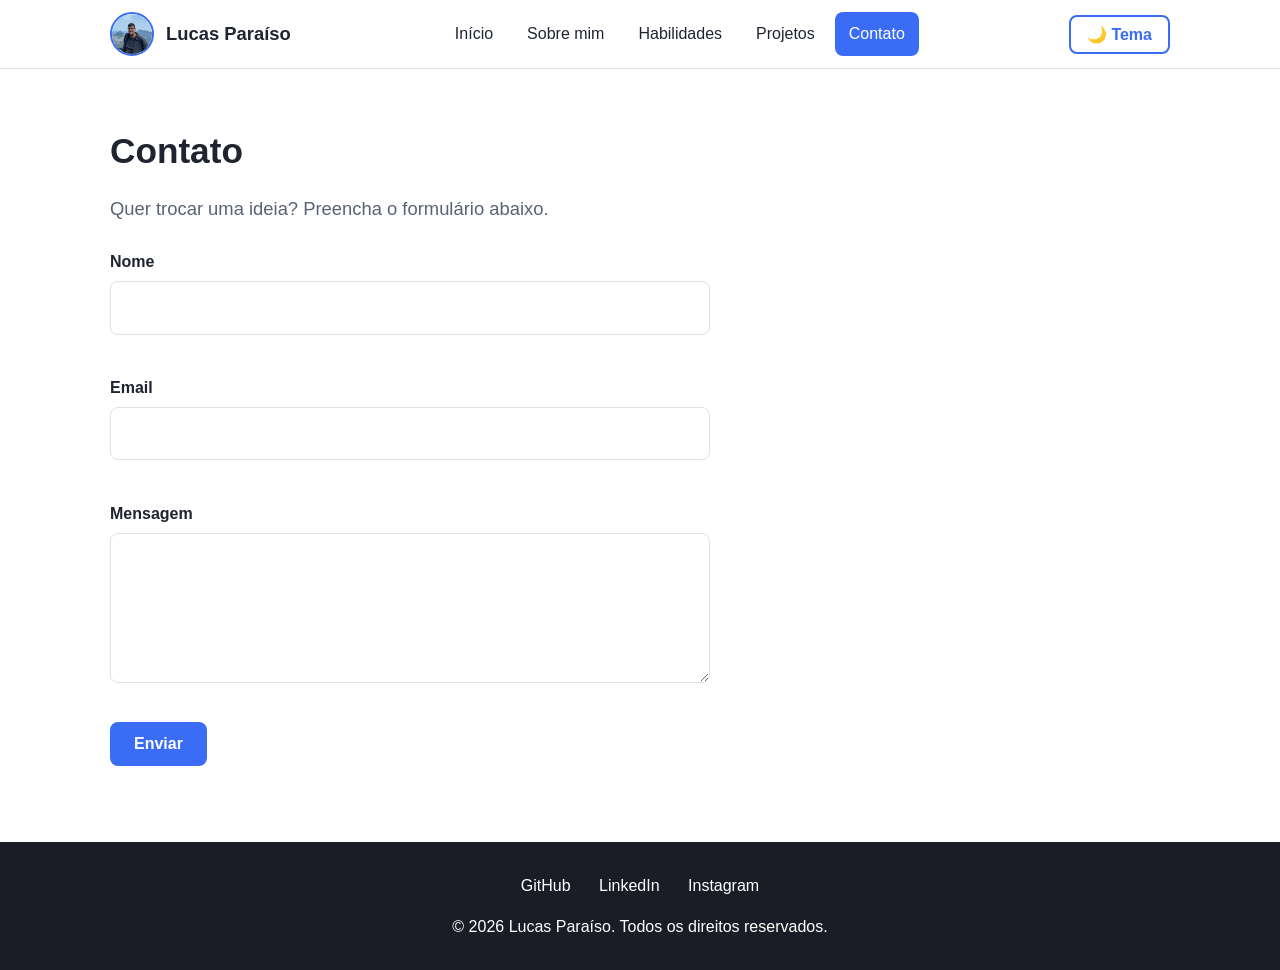
==== contato.html @ 1d39291d "Site multipáginas conforme especificação" ====
<!DOCTYPE html>
<html lang="pt-BR">

<head>
    <meta charset="UTF-8">
    <meta name="viewport" content="width=device-width, initial-scale=1.0">
    <meta name="description" content="Mini biografia de Lucas Paraíso, estudante de Ciência da Computação.">
    <title>Contato | Lucas Paraíso</title>
    <link rel="stylesheet" href="css/style.css">
</head>

<body>
    <header class="topo">
        <nav class="nav" aria-label="Navegação principal">
            <a href="index.html" class="marca">
                <img src="img/foto.jpeg" alt="Foto de Lucas Paraíso" class="foto-mini">
                <span>Lucas Paraíso</span>
            </a>
            <div class="nav-acoes">
                <button id="tema-btn" class="btn btn-secundario" type="button" aria-label="Alternar tema claro e escuro">🌙 Tema</button>
                <button id="menu-btn" class="menu-btn" type="button" aria-label="Abrir menu" aria-expanded="false" aria-controls="menu">☰</button>
            </div>
            <ul id="menu" class="menu">
                <li><a href="index.html">Início</a></li>
                <li><a href="sobre.html">Sobre mim</a></li>
                <li><a href="habilidades.html">Habilidades</a></li>
                <li><a href="projetos.html">Projetos</a></li>
                <li><a href="contato.html" class="link-ativo" aria-current="page">Contato</a></li>
            </ul>
        </nav>
    </header>

    <main>
        <section class="secao">
            <h1>Contato</h1>
            <p class="lead">Quer trocar uma ideia? Preencha o formulário abaixo.</p>
            <form id="form-contato" novalidate>
                <div class="campo">
                    <label for="nome">Nome</label>
                    <input type="text" id="nome" name="nome" autocomplete="name">
                    <span class="erro-campo" id="erro-nome" aria-live="polite"></span>
                </div>

                <div class="campo">
                    <label for="email">Email</label>
                    <input type="email" id="email" name="email" autocomplete="email">
                    <span class="erro-campo" id="erro-email" aria-live="polite"></span>
                </div>

                <div class="campo">
                    <label for="mensagem">Mensagem</label>
                    <textarea id="mensagem" name="mensagem"></textarea>
                    <span class="erro-campo" id="erro-mensagem" aria-live="polite"></span>
                </div>

                <button type="submit" class="btn">Enviar</button>
                <p id="resultado-form" class="resultado-form" aria-live="polite"></p>
            </form>
        </section>
    </main>

    <footer class="rodape">
        <div class="redes">
            <a href="https://github.com/LucaoDez" target="_blank" rel="noopener noreferrer">GitHub</a>
            <a href="#" target="_blank" rel="noopener noreferrer">LinkedIn</a>
            <a href="#" target="_blank" rel="noopener noreferrer">Instagram</a>
        </div>
        <p>&copy; <span id="ano"></span> Lucas Paraíso. Todos os direitos reservados.</p>
    </footer>

    <script src="js/script.js"></script>
</body>

</html>
---- css/style.css ----
/* ===== Variáveis de tema ===== */
:root {
    --bg: #ffffff;
    --bg-alt: #f2f4f8;
    --texto: #1f2430;
    --texto-suave: #5a6275;
    --primaria: #3b6cf6;
    --primaria-hover: #2a54cc;
    --borda: #dde1ea;
    --sombra: 0 6px 18px rgba(20, 30, 60, 0.08);
}

body.tema-escuro {
    --bg: #12141a;
    --bg-alt: #1c2029;
    --texto: #eef0f5;
    --texto-suave: #a5adc0;
    --primaria: #6f93ff;
    --primaria-hover: #8aa8ff;
    --borda: #2c3240;
    --sombra: 0 6px 18px rgba(0, 0, 0, 0.4);
}

/* ===== Base ===== */
* {
    margin: 0;
    padding: 0;
    box-sizing: border-box;
}

html {
    scroll-behavior: smooth;
}

body {
    min-height: 100vh;
    display: flex;
    flex-direction: column;
    font-family: "Segoe UI", Arial, sans-serif;
    line-height: 1.7;
    background-color: var(--bg);
    color: var(--texto);
    transition: background-color 0.3s, color 0.3s;
}

main {
    flex: 1;
}

h1, h2, h3 {
    line-height: 1.25;
}

h1 {
    margin-bottom: 20px;
    font-size: 2.2rem;
}

h2 {
    margin-bottom: 24px;
}

h3 {
    margin-bottom: 8px;
}

a {
    color: var(--primaria);
}

.lead {
    margin-bottom: 24px;
    font-size: 1.15rem;
    color: var(--texto-suave);
}

.etiqueta {
    font-weight: 600;
    color: var(--primaria);
    text-transform: uppercase;
    letter-spacing: 1px;
    font-size: 0.85rem;
}

/* ===== Header / navegação ===== */
.topo {
    position: sticky;
    top: 0;
    z-index: 10;
    background-color: var(--bg);
    border-bottom: 1px solid var(--borda);
    transition: background-color 0.3s;
}

.nav {
    max-width: 1100px;
    margin: 0 auto;
    padding: 12px 20px;
    display: flex;
    justify-content: space-between;
    align-items: center;
    flex-wrap: wrap;
    gap: 12px;
}

.marca {
    display: flex;
    align-items: center;
    gap: 12px;
    font-weight: 700;
    font-size: 1.15rem;
    text-decoration: none;
    color: var(--texto);
}

.foto-mini {
    width: 44px;
    height: 44px;
    border-radius: 50%;
    object-fit: cover;
    border: 2px solid var(--primaria);
}

.nav-acoes {
    display: flex;
    align-items: center;
    gap: 10px;
    order: 3;
}

.menu {
    display: flex;
    gap: 6px;
    list-style: none;
    order: 2;
}

.menu a {
    display: block;
    padding: 8px 14px;
    border-radius: 8px;
    text-decoration: none;
    color: var(--texto);
    transition: background-color 0.25s, color 0.25s;
}

.menu a:hover,
.menu a.link-ativo {
    background-color: var(--primaria);
    color: #ffffff;
}

.menu-btn {
    display: none;
    padding: 6px 12px;
    font-size: 1.4rem;
    line-height: 1;
    border: 1px solid var(--borda);
    border-radius: 8px;
    background: var(--bg-alt);
    color: var(--texto);
    cursor: pointer;
}

/* ===== Botões ===== */
.btn {
    display: inline-block;
    padding: 11px 22px;
    border: 2px solid var(--primaria);
    border-radius: 8px;
    background-color: var(--primaria);
    color: #ffffff;
    font-size: 1rem;
    font-weight: 600;
    text-decoration: none;
    cursor: pointer;
    transition: transform 0.2s, background-color 0.25s, border-color 0.25s;
}

.btn:hover {
    transform: translateY(-2px);
    background-color: var(--primaria-hover);
    border-color: var(--primaria-hover);
}

.btn-secundario {
    padding: 8px 16px;
    background-color: transparent;
    color: var(--primaria);
}

.hero-botoes .btn-secundario {
    padding: 11px 22px;
}

.btn-secundario:hover {
    color: #ffffff;
}

/* ===== Seções ===== */
.secao {
    max-width: 1100px;
    margin: 0 auto;
    padding: 60px 20px;
}

/* Hero (página inicial) */
.hero {
    max-width: 1100px;
    margin: 0 auto;
    padding: 70px 20px 30px;
    display: flex;
    justify-content: center;
    align-items: center;
    gap: 60px;
}

.foto-perfil {
    width: 280px;
    height: 280px;
    flex-shrink: 0;
    border-radius: 50%;
    object-fit: cover;
    border: 5px solid var(--primaria);
    box-shadow: var(--sombra);
    animation: flutuar 4s ease-in-out infinite;
}

@keyframes flutuar {
    0%, 100% { transform: translateY(0); }
    50% { transform: translateY(-8px); }
}

.hero-texto h1 {
    margin: 6px 0 12px;
    font-size: 2.6rem;
}

.hero-botoes {
    display: flex;
    flex-wrap: wrap;
    gap: 14px;
}

/* Cards */
.grade-cards {
    display: grid;
    grid-template-columns: repeat(auto-fit, minmax(240px, 1fr));
    gap: 24px;
}

.card {
    padding: 24px;
    border: 1px solid var(--borda);
    border-radius: 14px;
    background-color: var(--bg-alt);
    box-shadow: var(--sombra);
    color: var(--texto);
    text-decoration: none;
    transition: transform 0.3s, border-color 0.3s;
}

.card:hover {
    transform: translateY(-6px);
    border-color: var(--primaria);
}

.card p {
    color: var(--texto-suave);
}

/* Sobre mim */
.texto-bio p,
#texto-extra p {
    max-width: 820px;
    margin-bottom: 16px;
}

#texto-extra {
    margin-bottom: 4px;
}

.info-sobre {
    margin-top: 40px;
}

.oculto {
    display: none;
}

/* Habilidades */
.lista-habilidades {
    display: flex;
    flex-wrap: wrap;
    gap: 16px;
    list-style: none;
}

.lista-habilidades li {
    padding: 14px 26px;
    border-radius: 10px;
    border: 1px solid var(--borda);
    background-color: var(--bg-alt);
    font-weight: 600;
    transition: transform 0.3s, background-color 0.3s, color 0.3s;
}

.lista-habilidades li:hover {
    transform: translateY(-5px);
    background-color: var(--primaria);
    color: #ffffff;
}

/* Projetos */
.container-projetos {
    grid-template-columns: repeat(2, 1fr);
}

.projeto img {
    width: 100%;
    margin-bottom: 16px;
    border-radius: 10px;
}

.projeto p {
    margin-bottom: 18px;
}

/* Formulário */
form {
    max-width: 600px;
    display: flex;
    flex-direction: column;
    gap: 16px;
}

.campo {
    display: flex;
    flex-direction: column;
    gap: 6px;
}

label {
    font-weight: 600;
}

input,
textarea {
    padding: 12px;
    border: 1px solid var(--borda);
    border-radius: 8px;
    background-color: var(--bg);
    color: var(--texto);
    font: inherit;
    transition: border-color 0.25s, box-shadow 0.25s;
}

input:focus,
textarea:focus {
    outline: none;
    border-color: var(--primaria);
    box-shadow: 0 0 0 3px rgba(59, 108, 246, 0.25);
}

textarea {
    min-height: 150px;
    resize: vertical;
}

.invalido {
    border-color: #d93025;
}

.erro-campo {
    min-height: 1.2em;
    font-size: 0.9rem;
    color: #d93025;
}

.resultado-form {
    font-weight: 600;
    color: #1e8e3e;
}

form .btn {
    align-self: flex-start;
}

/* Footer */
.rodape {
    padding: 30px 20px;
    text-align: center;
    background-color: #1a1d26;
    color: #ffffff;
}

.redes {
    margin-bottom: 14px;
}

.redes a {
    margin: 0 12px;
    color: #ffffff;
    text-decoration: none;
    border-bottom: 2px solid transparent;
    transition: border-color 0.25s, color 0.25s;
}

.redes a:hover {
    color: #8aa8ff;
    border-color: #8aa8ff;
}

/* ===== Responsividade ===== */
@media (max-width: 768px) {
    .menu-btn {
        display: block;
    }

    .nav-acoes {
        order: 2;
    }

    .menu {
        display: none;
        order: 3;
        width: 100%;
        flex-direction: column;
    }

    .menu.ativo {
        display: flex;
    }

    .hero {
        flex-direction: column;
        padding-top: 40px;
        text-align: center;
        gap: 30px;
    }

    .hero-botoes {
        justify-content: center;
    }

    .hero-texto h1 {
        font-size: 2rem;
    }

    .foto-perfil {
        width: 220px;
        height: 220px;
    }

    .container-projetos {
        grid-template-columns: 1fr;
    }

    h1 {
        font-size: 1.8rem;
    }
}

@media (prefers-reduced-motion: reduce) {
    .foto-perfil {
        animation: none;
    }
}
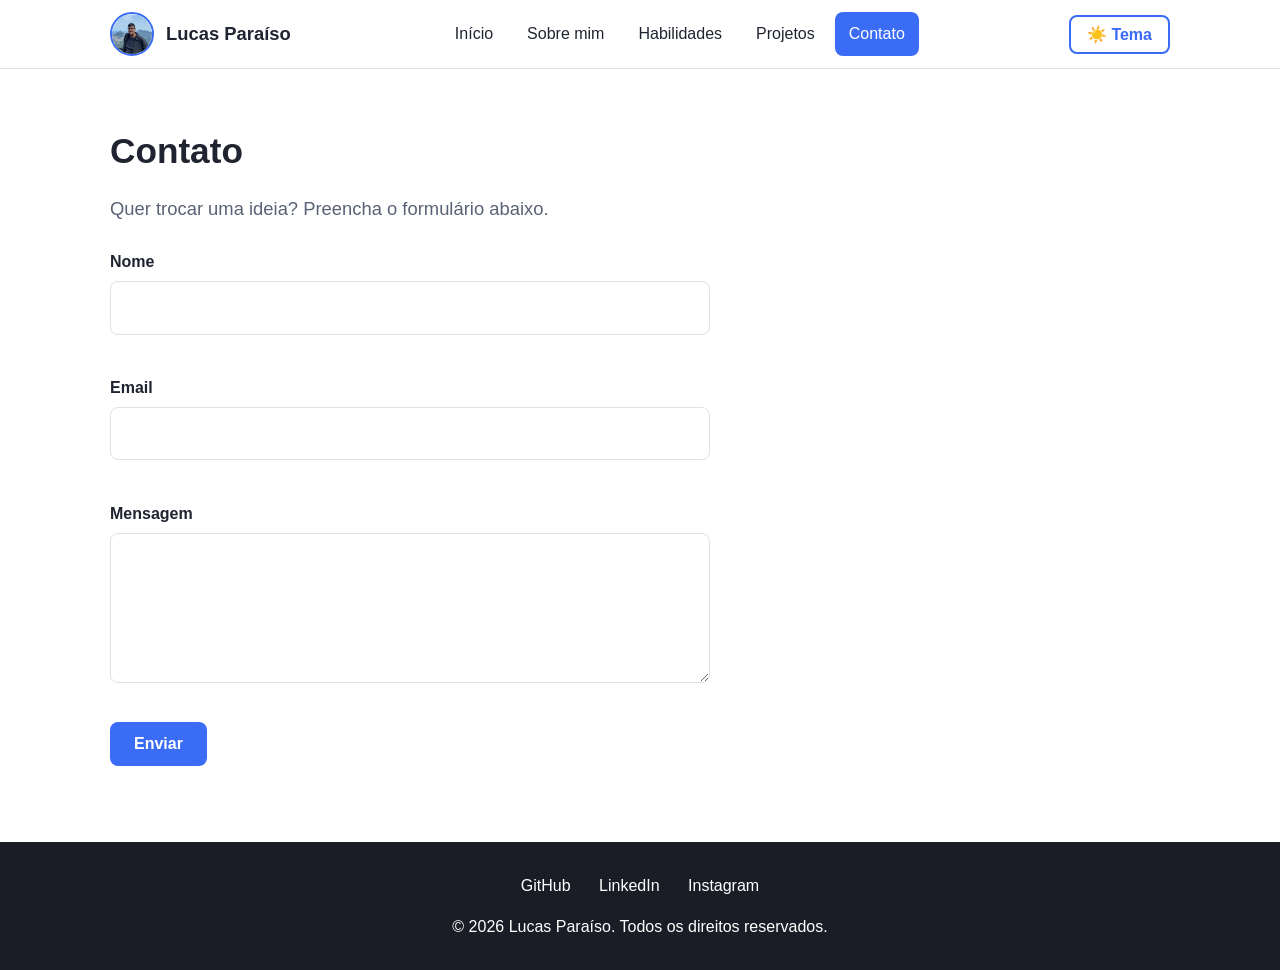
==== commit 240e48b8: "correção de bug de emoji do botão de tema" ====
--- a/contato.html
+++ b/contato.html
@@ -17,7 +17,7 @@
                 <span>Lucas Paraíso</span>
             </a>
             <div class="nav-acoes">
-                <button id="tema-btn" class="btn btn-secundario" type="button" aria-label="Alternar tema claro e escuro">🌙 Tema</button>
+                <button id="tema-btn" class="btn btn-secundario" type="button" aria-label="Alternar tema claro e escuro">☀️ Tema</button>
                 <button id="menu-btn" class="menu-btn" type="button" aria-label="Abrir menu" aria-expanded="false" aria-controls="menu">☰</button>
             </div>
             <ul id="menu" class="menu">
@@ -62,8 +62,8 @@
     <footer class="rodape">
         <div class="redes">
             <a href="https://github.com/LucaoDez" target="_blank" rel="noopener noreferrer">GitHub</a>
-            <a href="#" target="_blank" rel="noopener noreferrer">LinkedIn</a>
-            <a href="#" target="_blank" rel="noopener noreferrer">Instagram</a>
+            <a href="https://www.linkedin.com/in/lucas-paraiso-791422337/?isSelfProfile=true" target="_blank" rel="noopener noreferrer">LinkedIn</a>
+            <a href="https://www.instagram.com/lparaiso273/" target="_blank" rel="noopener noreferrer">Instagram</a>
         </div>
         <p>&copy; <span id="ano"></span> Lucas Paraíso. Todos os direitos reservados.</p>
     </footer>
